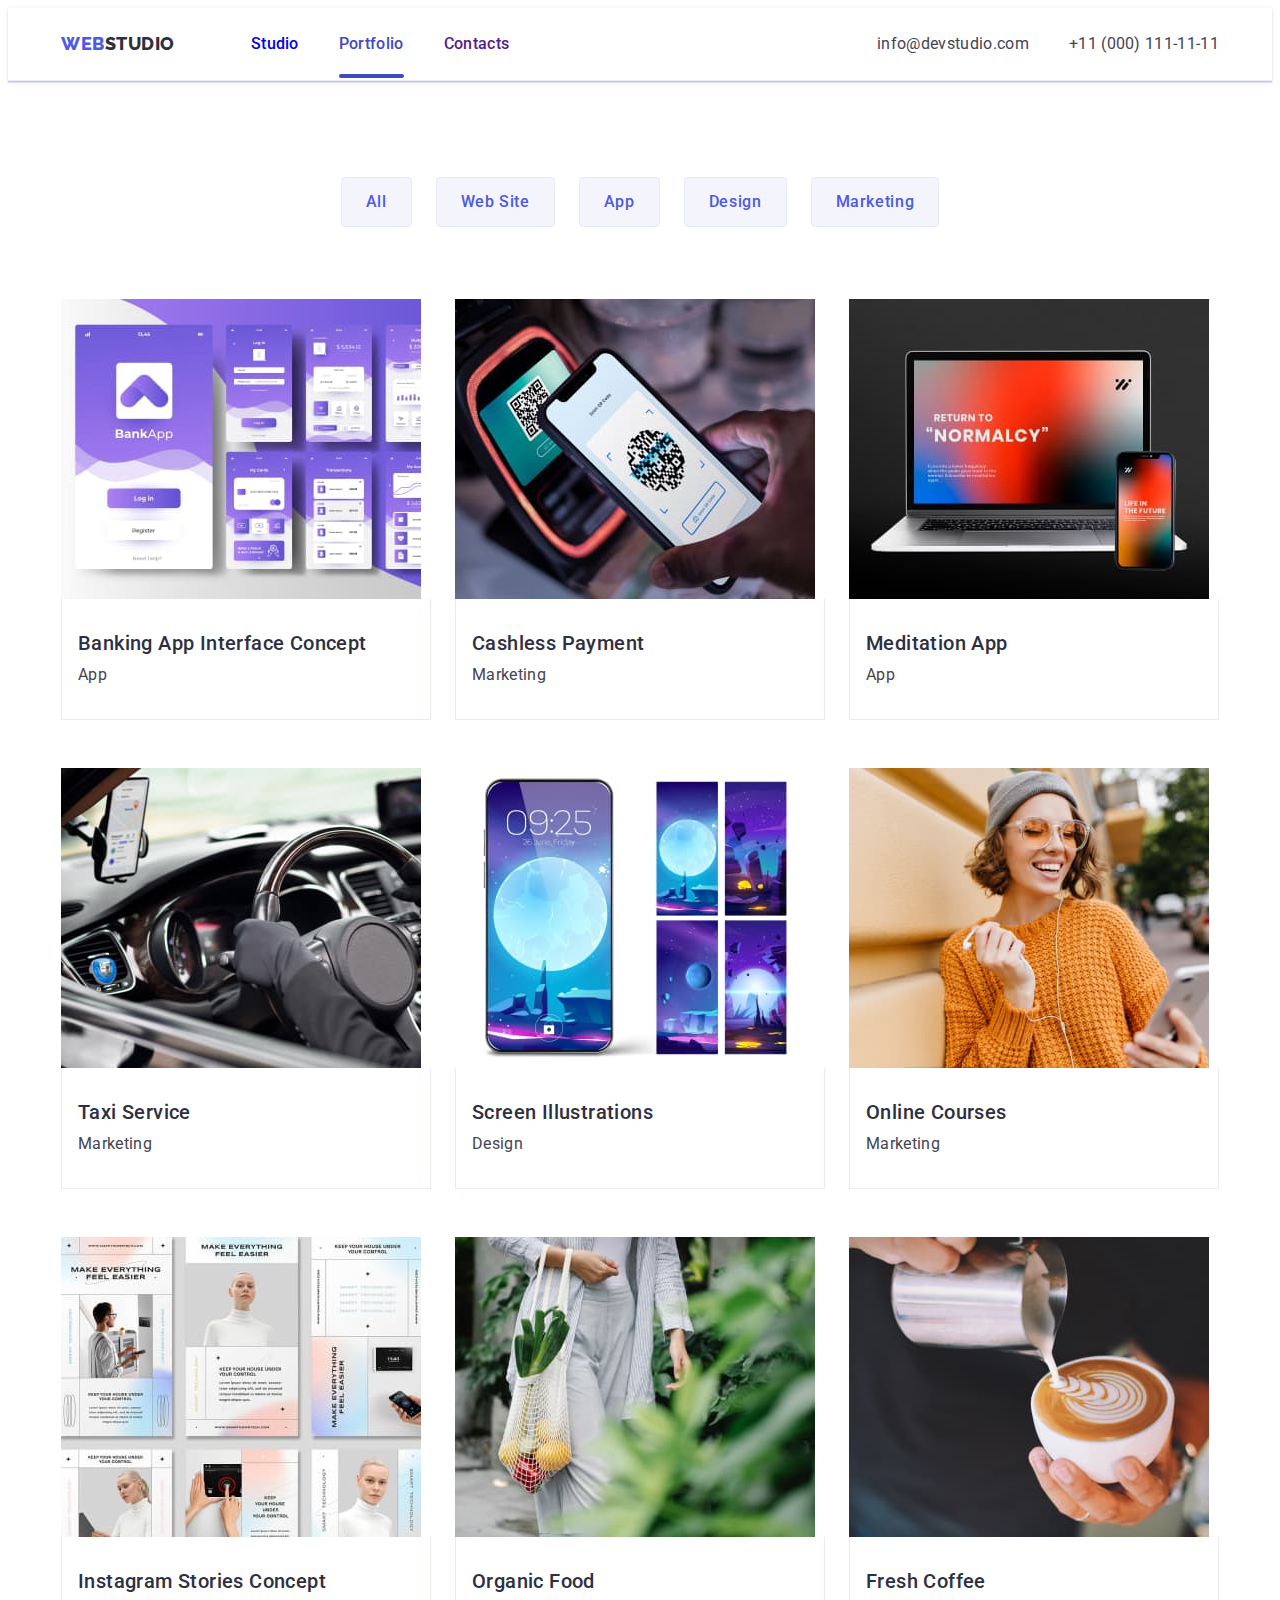
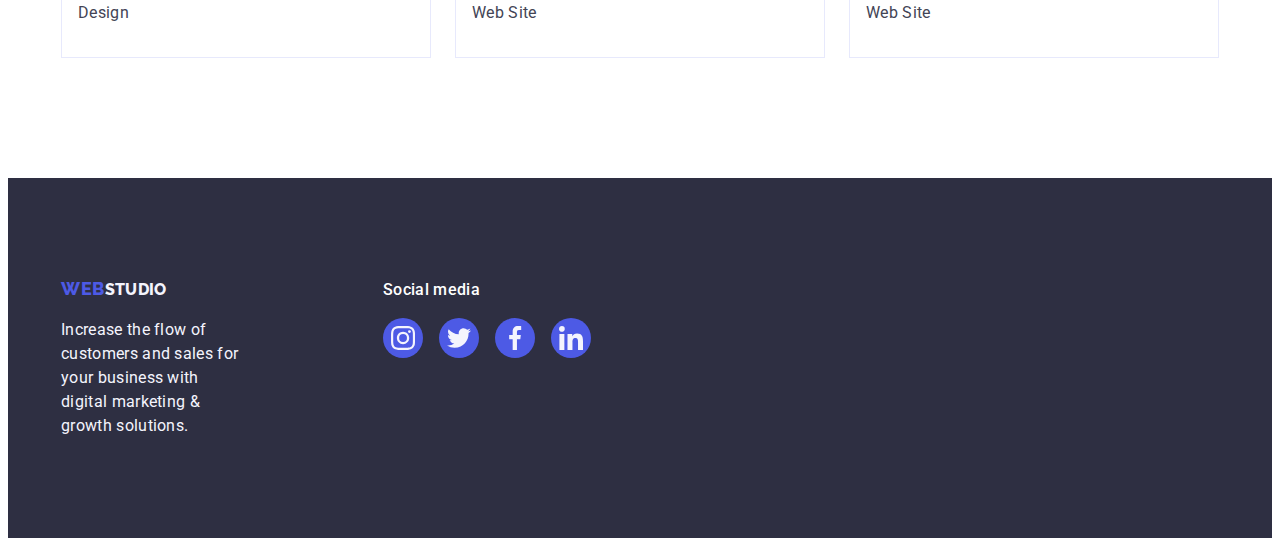
==== portfolio.html @ c834d28e "hw5" ====
<!DOCTYPE html>
<html lang="en">
  <head>
    <meta charset="UTF-8" />
    <meta http-equiv="X-UA-Compatible" content="IE=edge" />
    <meta name="viewport" content="width=device-width, initial-scale=1.0" />
    <link rel="preconnect" href="https://fonts.googleapis.com" />
    <link rel="preconnect" href="https://fonts.gstatic.com" crossorigin />
    <link
      href="https://fonts.googleapis.com/css2?family=Montserrat:wght@400;700&family=Raleway:wght@800&family=Roboto:wght@400;500;700&display=swap"
      rel="stylesheet"
    />
    <title>Portfolio</title>
    <link
      rel="stylesheet"
      href="https://cdnjs.cloudflare.com/ajax/libs/modern-normalize/2.0.0/modern-normalize.min.css"
      integrity="sha512-4xo8blKMVCiXpTaLzQSLSw3KFOVPWhm/TRtuPVc4WG6kUgjH6J03IBuG7JZPkcWMxJ5huwaBpOpnwYElP/m6wg=="
      crossorigin="anonymous"
      referrerpolicy="no-referrer"
    />
    <link rel="stylesheet" href="./css/styles.css" />
  </head>
  <body>
    <header class="header link list">
      <div class="container header-container">
        <nav class="header-nav">
          <a href="./index.html" class="header-nav-logo link"
            >WEB<span class="header-nav-web">Studio</span></a
          >
          <ul class="header-team link list">
            <li class="header-team-link">
              <a href="./index.html" class="link header-list">Studio</a>
            </li>
            <li class="header-team-link">
              <a href="./portfolio.html" class="link header-list current">Portfolio</a>
            </li>
            <li class="header-team-link">
              <a href="" class="link header-list">Contacts</a>
            </li>
          </ul>
        </nav>
        <address class="header-address">
          <ul class="header-adr-list list">
            <li>
              <a href="mailto:info@devstudio.com" class="link header-adr"
                >info@devstudio.com</a
              >
            </li>
            <li>
              <a href="tel:+110001111111" class="link header-adr"
                >+11 (000) 111-11-11</a
              >
            </li>
          </ul>
        </address>
      </div>
    </header>
    <main>
      <section class="section-port list">
        <div class="container">
          <h1 class="visually-hidden">Foto</h1>
          <ul class="section-btn list">
            <li><button type="button" class="section-button">All</button></li>
            <li>
              <button type="button" class="section-button">Web Site</button>
            </li>
            <li><button type="button" class="section-button">App</button></li>
            <li>
              <button type="button" class="section-button">Design</button>
            </li>
            <li>
              <button type="button" class="section-button">Marketing</button>
            </li>
          </ul>
          <ul class="section-foto list link">
            <li class="table">
              <a class="section-lista link" href="/">
                <div class="port-images">
                  <img src="./images/displey.jpg" alt="displey" width="360" />
                  <p class="port-item">
                    14 Stylish and User-Friendly App Design Concepts · Task
                    Manager App · Calorie Tracker App · Exotic Fruit Ecommerce
                    App · Cloud Storage App
                  </p>
                </div>
                <div class="container-link">
                  <h2 class="section-foto-name">
                    Banking App Interface Concept
                  </h2>
                  <p class="section-foto-text">App</p>
                </div>
              </a>
            </li>
            <li class="table">
              <a class="section-lista link" href="/">
                <div class="port-images">
                  <img src="./images/qr-od.jpg" alt="qr-kod" width="360" />
                  <p class="port-item">
                    14 Stylish and User-Friendly App Design Concepts · Task
                    Manager App · Calorie Tracker App · Exotic Fruit Ecommerce
                    App · Cloud Storage App
                  </p>
                </div>

                <div class="container-link">
                  <h2 class="section-foto-name">Cashless Payment</h2>
                  <p class="section-foto-text">Marketing</p>
                </div>
              </a>
            </li>
            <li class="table">
              <a class="section-lista link" href="/">
                <div class="port-images">
                  <img src="./images/laptop.jpg" alt="laptop" width="360" />
                  <p class="port-item">
                    14 Stylish and User-Friendly App Design Concepts · Task
                    Manager App · Calorie Tracker App · Exotic Fruit Ecommerce
                    App · Cloud Storage App
                  </p>
                </div>

                <div class="container-link">
                  <h2 class="section-foto-name">Meditation App</h2>
                  <p class="section-foto-text">App</p>
                </div>
              </a>
            </li>
            <li class="table">
              <a class="section-lista link" href="/">
                <div class="port-images">
                  <img src="./images/driver.jpg" alt="driver" width="360" />
                  <p class="port-item">
                    14 Stylish and User-Friendly App Design Concepts · Task
                    Manager App · Calorie Tracker App · Exotic Fruit Ecommerce
                    App · Cloud Storage App
                  </p>
                </div>

                <div class="container-link">
                  <h2 class="section-foto-name">Taxi Service</h2>
                  <p class="section-foto-text">Marketing</p>
                </div></a
              >
            </li>
            <li class="table">
              <a class="section-lista link" href="/">
                <div class="port-images">
                  <img src="./images/telefon.jpg" alt="telefon" width="360" />
                  <p class="port-item">
                    14 Stylish and User-Friendly App Design Concepts · Task
                    Manager App · Calorie Tracker App · Exotic Fruit Ecommerce
                    App · Cloud Storage App
                  </p>
                </div>

                <div class="container-link">
                  <h2 class="section-foto-name">Screen Illustrations</h2>
                  <p class="section-foto-text">Design</p>
                </div></a
              >
            </li>
            <li class="table">
              <a class="section-lista link" href="/">
                <div class="port-images">
                  <img src="./images/girl.jpg" alt="girl" width="360" />
                  <p class="port-item">
                    14 Stylish and User-Friendly App Design Concepts · Task
                    Manager App · Calorie Tracker App · Exotic Fruit Ecommerce
                    App · Cloud Storage App
                  </p>
                </div>

                <div class="container-link">
                  <h2 class="section-foto-name">Online Courses</h2>
                  <p class="section-foto-text">Marketing</p>
                </div></a
              >
            </li>
            <li class="table">
              <a class="section-lista link" href="/">
                <div class="port-images">
                  <img src="./images/dizajner.jpg" alt="dizajner" width="360" />
                  <p class="port-item">
                    14 Stylish and User-Friendly App Design Concepts · Task
                    Manager App · Calorie Tracker App · Exotic Fruit Ecommerce
                    App · Cloud Storage App
                  </p>
                </div>

                <div class="container-link">
                  <h2 class="section-foto-name">Instagram Stories Concept</h2>
                  <p class="section-foto-text">Design</p>
                </div></a
              >
            </li>
            <li class="table">
              <a class="section-lista link" href="/">
                <div class="port-images">
                  <img src="./images/ets.jpg" alt="ets" width="360" />
                  <p class="port-item">
                    14 Stylish and User-Friendly App Design Concepts · Task
                    Manager App · Calorie Tracker App · Exotic Fruit Ecommerce
                    App · Cloud Storage App
                  </p>
                </div>

                <div class="container-link">
                  <h2 class="section-foto-name">Organic Food</h2>
                  <p class="section-foto-text">Web Site</p>
                </div></a
              >
            </li>
            <li class="table">
              <a class="section-lista link" href="/">
                <div class="port-images">
                  <img src="./images/kofe.jpg" alt="kofe" width="360" />
                  <p class="port-item">
                    14 Stylish and User-Friendly App Design Concepts · Task
                    Manager App · Calorie Tracker App · Exotic Fruit Ecommerce
                    App · Cloud Storage App
                  </p>
                </div>

                <div class="container-link">
                  <h2 class="section-foto-name">Fresh Coffee</h2>
                  <p class="section-foto-text">Web Site</p>
                </div></a
              >
            </li>
          </ul>
        </div>
      </section>
    </main>
    <footer class="footer">
      <div class="container footer-container">
        <div class="footer-div">
          <a href="./index.html" class="footer-logo link"
            >WEB<span class="footer-web">Studio</span></a
          >
          <p class="footer-text">
            Increase the flow of customers and sales for your business with
            digital marketing & growth solutions.
          </p>
        </div>
        <div class="container footer-soc-div">
          <p class="footer-soc">Social media</p>
          <ul class="footer-soc-item">
            <li class="footer-soc-mer-list">
              <a
                class="footer-soc-mer"
                href=""
                aria-label="_blank"
                rel="noopener noreferrer"
              >
                <svg class="footer-soc-svg" width="24" height="24">
                  <use href="./images/icons.svg#icon-Instagram"></use>
                </svg>
              </a>
            </li>
            <li class="footer-soc-mer-list">
              <a
                class="footer-soc-mer"
                href=""
                aria-label="_blank"
                rel="noopener noreferrer"
              >
                <svg class="footer-soc-svg" width="24" height="24">
                  <use href="./images/icons.svg#icon-twitter"></use>
                </svg>
              </a>
            </li>
            <li class="footer-soc-mer-list">
              <a
                class="footer-soc-mer"
                href=""
                aria-label="_blank"
                rel="noopener noreferrer"
              >
                <svg class="footer-soc-svg" width="24" height="24">
                  <use href="./images/icons.svg#icon-facebook"></use>
                </svg>
              </a>
            </li>
            <li class="footer-soc-mer-list">
              <a
                class="footer-soc-mer"
                href=""
                aria-label="_blank"
                rel="noopener noreferrer"
              >
                <svg class="footer-soc-svg" width="24" height="24">
                  <use href="./images/icons.svg#icon-linkedin"></use>
                </svg>
              </a>
            </li>
          </ul>
        </div>
      </div>
    </footer>
  </body>
</html>
---- css/styles.css ----
:root {
  --title-color: #434455;
  --header-color: #2e2f42;
  --header-link: #434455;
  --footer-logo: #4d5ae5;
  --footer-text: #f4f4fd;
  --section-five: #8e8f99;
  --footer-soc: #ffffff;
}

body {
  font-family: "Roboto", sans-serif;
  color: #434455;
  background-color: #ffffff;
}
p,
h1,
h2,
h3,
h4,
h5,
h6 {
  margin-top: 0;
  margin-bottom: 0;
}
.visually-hidden {
  position: absolute;
  width: 1px;
  height: 1px;
  margin: -1px;
  border: 0;
  padding: 0;
  white-space: nowrap;
  clip-path: inset(100%);
  clip: rect(0 0 0 0);
  overflow: hidden;
}
img {
  display: block;
}

a {
  text-decoration: none;
}
ul {
  list-style-type: none;
  margin-top: 0;
  margin-bottom: 0;
  padding-left: 0;
}
.container {
  width: 100%;
  max-width: 1158px;
  padding-left: 15px;
  padding-right: 15px;
  margin-left: auto;
  margin-right: auto;
}

.link {
  text-decoration: none;
}

.list {
  list-style: none;
}

/* HEADER */

.header {
  display: flex;
  padding-top: 24px;
  padding-bottom: 24px;
  align-items: center;
  border-bottom: 1px solid #e7e9fc;
  box-shadow: 0px 2px 1px rgba(46, 47, 66, 0.08),
    0px 1px 1px rgba(46, 47, 66, 0.16), 0px 1px 6px rgba(46, 47, 66, 0.08);
}
.header-container {
  display: flex;
  width: 1158px;
}
.header-nav {
  display: flex;
  align-items: center;
}
.header-team {
  display: flex;
  font-weight: 500;
  font-size: 16px;
  line-height: 1.5;
  letter-spacing: 0.02em;
  gap: 40px;
}
.header-list:hover {
  color: #404bbf;
}
.header-list:focus {
  color: #404bbf;
}
.current {
  position: relative;
  color: #404bbf;
}
.current::after {
  content: "";
  position: absolute;
  left: 0;
  bottom: -1px;
  height: 4px;
  width: 100%;
  display: block;
  background-color: #404bbf;
  border-radius: 2px;
}

.header-list {
  /* color: var(--header-color); */
  padding-top: 24px;
  padding-bottom: 24px;
  transition: color 250ms cubic-bezier(0.4, 0, 0.2, 1);
}
.header-team-link {
  font-weight: 500;
  font-size: 16px;
  line-height: 1.5;
  letter-spacing: 0.02em;
  color: var(--header-color);
}
.header-address {
  font-family: "Roboto";
  font-style: normal;
  font-weight: 400;
  font-size: 16px;
  line-height: 1.5;
  letter-spacing: 0.02em;
  color: #434455;
  display: flex;
  margin-left: auto;
}
.header-adr-list {
  display: flex;
  gap: 40px;
}
.header-adr:hover {
  color: #404bbf;
}
.header-adr:focus {
  color: #404bbf;
}
.header-adr {
  color: var(--header-link);
  transition: color 250ms cubic-bezier(0.4, 0, 0.2, 1);
}

.header-nav-logo {
  font-family: "Raleway", sans-serif;
  text-transform: uppercase;
  font-weight: 800;
  font-size: 18px;
  line-height: 1.17;
  letter-spacing: 0.03em;
  color: #4d5ae5;
  margin-right: 76px;
}
.header-nav-web {
  color: var(--header-color);
}
.header-nav {
  font-weight: 800;
  font-size: 18px;
  line-height: 1.17;
  letter-spacing: 0.03em;
  color: #434455;
}

/* MAIN */
/* SECTION-ONE-INDEX */

.section-team {
  font-family: "Roboto", sans-serif;
  background: #2e2f42;
  text-align: center;
  padding: 188px 0;
  background-image: linear-gradient(
      rgba(46, 47, 66, 0.7),
      rgba(46, 47, 66, 0.7)
    ),
    url(../images/people-office.jpg);
  max-width: 1440px;
  background-repeat: no-repeat;
  background-position: center;
  background-size: cover;
  margin: 0 auto;
  height: 600px;
}
.team-container {
}

.section-team-text {
  font-family: "Roboto";
  font-weight: 700;
  font-size: 56px;
  line-height: 1.07;
  text-align: center;
  letter-spacing: 0.02em;
  color: #ffffff;
  max-width: 496px;
  height: 120px;
  margin: 0 auto;
}
.section-team-btn {
  text-align: center;
  font-family: "Roboto", sans-serif;
  font-weight: 500;
  font-size: 16px;
  line-height: 1.5;
  letter-spacing: 0.04em;
  color: #ffffff;
  background: #4d5ae5;
  cursor: pointer;
  min-width: 169px;
  height: 56px;
  border-radius: 4px;
  border: none;
  display: block;
  margin: 0 auto;
  margin-top: 48px;
  transition: background-color 250ms cubic-bezier(0.4, 0, 0.2, 1);
}
.section-team-btn:hover {
  background-color: #404bbf;
}
.section-team-btn:focus {
  background-color: #404bbf;
}

.section-btn {
  margin-bottom: 72px;
  display: flex;
  text-align: center;
  gap: 24px;

  justify-content: center;
}

.section-button {
  font-family: "Roboto", sans-serif;
  font-weight: 500;
  font-size: 16px;
  line-height: 1.5;
  letter-spacing: 0.04em;
  color: var(--footer-logo);
  background-color: var(--footer-text);
  cursor: pointer;
  min-height: 48px;
  border-radius: 4px;
  padding: 12px 24px;
  border: 1px solid #e7e9fc;
  transition: color 250ms cubic-bezier(0.4, 0, 0.2, 1),
    background-color 250ms cubic-bezier(0.4, 0, 0.2, 1),
    border-color 250ms cubic-bezier(0.4, 0, 0.2, 1),
    box-shadow 250ms cubic-bezier(0.4, 0, 0.2, 1);
}
.section-button:hover,
.section-button:focus {
  color: #ffffff;
  background-color: #404bbf;
  border: 1px solid transparent;
  box-shadow: 0px 3px 1px rgba(0, 0, 0, 0.1), 0px 2px 1px rgba(0, 0, 0, 0.08),
    0px 2px 2px rgba(0, 0, 0, 0.12);
}

/* SECTION-TWO-INDEX */

.section-about {
  padding-top: 120px;
  padding-bottom: 120px;
}
.section-about-list {
  display: flex;
  gap: 24px;
}
.about-ikon {
  display: flex;
  align-items: center;
  height: 112px;
  background-color: #f4f4fd;
  border-radius: 4px;
  margin-bottom: 8px;
  justify-content: center;
}

.section-about-name {
  font-family: "Roboto";
  font-weight: 500;
  font-size: 20px;
  line-height: 1.2;
  letter-spacing: 0.02em;
  color: #2e2f42;
  margin-bottom: 8px;
}
.section-item {
  width: calc((100%-72px) / 4);
}
.section-about-text {
  font-family: "Roboto";
  font-weight: 400;
  font-size: 16px;
  line-height: 1.5;
  letter-spacing: 0.02em;
  color: #434455;
}

.section-people-work {
  font-family: "Roboto";
  font-weight: 400;
  font-size: 16px;
  line-height: 1.5;
  letter-spacing: 0.02em;
  color: #434455;
}
.question-container {
}
.section-question {
  font-size: 36px;
  line-height: 1.11;
  text-align: center;
  text-transform: capitalize;
  padding-bottom: 120px;
}
.section-question-text {
  font-family: "Roboto";
  font-weight: 700;
  font-size: 36px;
  line-height: 1.11;
  letter-spacing: 0.02em;
  text-transform: capitalize;
  color: #2e2f42;
  margin-bottom: 72px;
}
.section-question-images {
  display: flex;
  gap: 24px;
  padding: 0;
}
.section-item-images {
  width: calc((100% - 48px) / 3);
}
.people-container {
}

/*  FOUR */

.section-people {
  background-color: #f4f4fd;
  padding-bottom: 120px;
  padding-top: 120px;
}
.section-people-name {
  font-size: 20px;
  font-weight: 500;
  line-height: 1.2;
  letter-spacing: 0.02em;
  color: var(--header-color);
  text-align: center;
  margin-bottom: 8px;
}
.section-people-work {
  font-size: 16px;
  line-height: 1.5;
  letter-spacing: 0.02em;
  color: var(--header-link);
  text-align: center;
}
.section-people-ourteam {
  font-weight: 700;
  font-size: 36px;
  line-height: 1.11;
  text-align: center;
  letter-spacing: 0.02em;
  text-transform: capitalize;
  color: var(--header-color);
  margin-bottom: 72px;
}
.section-people-list {
  display: flex;
  gap: 24px;
}
.section-list {
  background-color: #ffffff;
  box-shadow: 0px 1px 6px rgba(46, 47, 66, 0.08),
    0px 1px 1px rgba(46, 47, 66, 0.16), 0px 2px 1px rgba(46, 47, 66, 0.08);

  width: calc((100% - 72px) / 4);
  border-radius: 0px 0px 4px 4px;
}
.soc-mer {
  display: flex;
  justify-content: center;
  gap: 24px;
  margin-top: 8px;
}
.soc-mer-list {
  width: 40px;
  height: 40px;
}
.soc-mer-ikon:hover,
.soc-mer-ikon:focus {
  background-color: #404bbf;
}
.soc-mer-svg {
  fill: var(--footer-text);
}
.soc-mer-ikon {
  width: 100%;
  height: 100%;
  background-color: #4d5ae5;
  border-radius: 50%;
  display: flex;
  align-items: center;
  justify-content: center;
  transition: background-color 250ms cubic-bezier(0.4, 0, 0.2, 1);
}
.container-section-list {
  padding: 32px 0px;
  font-size: 20px;
  line-height: 1.2;
  letter-spacing: 0.02em;
}
.section-port {
  padding-top: 96px;
  padding-bottom: 120px;
}
.section-foto {
  display: flex;
  text-decoration: none;
  flex-wrap: wrap;
  column-gap: 24px;
  row-gap: 48px;
}
.section-lista {
  display: block;
  transition: box-shadow 250ms cubic-bezier(0.4, 0, 0.2, 1);
}
.port-images {
  position: relative;
  overflow: hidden;
}
.section-lista:hover,
.section-lista:focus {
  box-shadow: 0px 1px 6px rgba(46, 47, 66, 0.08),
    0px 1px 1px rgba(46, 47, 66, 0.16), 0px 2px 1px rgba(46, 47, 66, 0.08);
}
.port-item {
  position: absolute;
  top: 0;
  font-size: 16px;
  line-height: 1.5;
  letter-spacing: 0.02em;
  color: var(--footer-text);
  padding: 40px 32px;
  background-color: #4d5ae5;
  height: 100%;
  width: 100%;
  transform: translateY(100%);
  transition: transform 250ms cubic-bezier(0.4, 0, 0.2, 1);
}
.section-lista:hover .port-item,
.section-lista:focus .port-item {
  transform: translateY(0%);
}
.container-table {
}
.table {
  width: calc((100% - 48px) / 3);
}
.foto-container {
}
.section-foto-name {
  font-weight: 500;
  font-size: 20px;
  line-height: 1.2;
  letter-spacing: 0.02em;
  color: var(--header-color);
  margin-bottom: 8px;
}
.container-link {
  border: 1px solid #e7e9fc;
  padding: 32px 16px;
  border-top: none;
}

.section-foto-text {
  font-size: 16px;
  line-height: 1.5;
  letter-spacing: 0.02em;
  color: var(--header-link);
}

.section-about-name {
  font-family: "Roboto";
  font-style: normal;
  font-weight: 500;
  font-size: 20px;
  line-height: 1.2;
  letter-spacing: 0.02em;
  color: #2e2f42;
}

/* SECTION-FIVE */

.section-five {
  padding: 120px 0;
}
.section-five-company {
  font-size: 36px;
  line-height: 1.11;
  color: var(--header-color);
  margin-bottom: 72px;
  text-align: center;
}
.section-five-item {
  display: flex;
  gap: 24px;
}
.section-five-list {
  width: calc((100% - 120px) / 6);
  height: 88px;
}
.section-five-link {
  width: 100%;
  height: 100%;
  border: 1px solid #8e8f99;
  border-radius: 4px;
  display: flex;
  align-items: center;
  justify-content: center;
  color: var(--section-five);
  transition: border-color 250ms cubic-bezier(0.4, 0, 0.2, 1),
    color 250ms cubic-bezier(0.4, 0, 0.2, 1);
}
.section-five-link:hover,
.section-five-link:focus {
  color: #404bbf;
  border-color: #404bbf;
}
.s-f-svg {
  fill: currentColor;
}

/* FOOTER */

.footer {
  background-color: #2e2f42;
  padding: 100px 0;
}
.footer-container {
  display: flex;
  align-items: baseline;
}
.footer-logo {
  font-family: "Raleway", sans-serif;
  font-weight: 800;
  font-size: 18px;
  line-height: 1.17;
  letter-spacing: 0.03em;
  color: var(--footer-logo);
  text-transform: uppercase;
  text-decoration: none;
  display: inline-block;
  margin-bottom: 16px;
}
.footer-web {
  font-family: "Raleway", sans-serif;
  font-style: normal;
  font-weight: 800;
  font-size: 16px;
  line-height: 1.5;
  letter-spacing: 0.02em;
  color: #f4f4fd;
}
.footer-text {
  line-height: 1.5;
  letter-spacing: 0.02em;
  color: var(--footer-text);
  max-width: 264px;
}
.footer-div {
  margin-right: 120px;
}
.footer-soc-div {
  font-weight: 500;
  font-size: 16px;
  line-height: 1.5;
  letter-spacing: 0.02em;
  color: var(--footer-soc);
}
.footer-soc {
  font-weight: 500;
  font-size: 16px;
  line-height: 1.5;
  letter-spacing: 0.02em;
  color: var(--footer-soc);
  margin-bottom: 16px;
}
.footer-soc-item {
  display: flex;
  gap: 16px;
}
.footer-soc-mer-list {
  width: 40px;
  height: 40px;
}
.footer-soc-mer {
  width: 100%;
  height: 100%;
  background-color: var(--footer-logo);
  border-radius: 50%;
  display: flex;
  align-items: center;
  justify-content: center;
  transition: background-color 250ms cubic-bezier(0.4, 0, 0.2, 1);
}
.footer-soc-mer:hover,
.footer-soc-mer:focus {
  background-color: #31d0aa;
}
.footer-soc-svg {
  fill: var(--footer-text);
}

/* MODAL */

.modal {
  position: fixed;
  top: 0;
  left: 0;
  width: 100%;
  height: 100%;
  background-color: rgba(46, 47, 66, 0.4);
  transition: opacity 250ms cubic-bezier(0.4, 0, 0.2, 1),
    visibility 250ms cubic-bezier(0.4, 0, 0.2, 1);
}
.is-hidden {
  opacity: 0;
  visibility: hidden;
  pointer-events: none;
}
.modal-menu {
  position: absolute;
  top: 50%;
  left: 50%;
  transform: translate(-50%, -50%) scale(1);
  width: 408px;
  min-height: 584px;
  background: #fcfcfc;
  box-shadow: 0px 1px 1px rgba(0, 0, 0, 0.14), 0px 1px 3px rgba(0, 0, 0, 0.12),
    0px 2px 1px rgba(0, 0, 0, 0.2);
  border-radius: 4px;
  transition: transform 250ms cubic-bezier(0.4, 0, 0.2, 1);
}
.modal-button {
  position: absolute;
  top: 24px;
  right: 24px;
  width: 24px;
  height: 24px;
  border-radius: 50%;
  display: flex;
  align-items: center;
  justify-content: center;
  background-color: #e7e9fc;
  border: 1px solid rgba(0, 0, 0, 0.1);
  padding: 0;
  cursor: pointer;
  transition: background-color 250ms cubic-bezier(0.4, 0, 0.2, 1),
    border 250ms cubic-bezier(0.4, 0, 0.2, 1);
}
.modal-button:hover,
.modal-button:focus {
  background-color: #404bbf;
  border: none;
}
.modal-svg {
  fill: #2e2f42;
  transition: fill 250ms cubic-bezier(0.4, 0, 0.2, 1);
}
/* .modal-close:hover,
.modal-close:focus {
  fill: #ffffff;
} */
.modal-button:hover .modal-svg,
.modal-button:focus .modal-svg {
  fill: #ffffff;
}

.modal-text {
  padding-top: 72px;
  text-align: center;
  margin-bottom: 16px;
}
.modal-form {
  padding-left: 24px;
  padding-right: 24px;
}
.modal-field {
  margin-bottom: 8px;
}
.modal-input {
  width: 100%;
  display: block;
  justify-items: center;
  align-items: center;
  border-radius: 4px;
  
  height: 40px;
  padding-left: 38px;
}
.modal-input:hover {
  fill: #404bbf;
}
.modal-comments {
  width: 100%;
  display: block;
  justify-items: center;
  align-items: center;
  border-radius: 4px;
  margin-bottom: 8px;
  height: 138px;
}
.modal-text-title {
  padding-top: 16px;
}
.modal-button-send {
  text-align: center;
  font-family: "Roboto", sans-serif;
  font-weight: 500;
  font-size: 16px;
  line-height: 1.5;
  letter-spacing: 0.04em;
  color: #ffffff;
  background: #4d5ae5;
  cursor: pointer;
  min-width: 169px;
  height: 56px;
  border-radius: 4px;
  border: none;
  display: block;
  margin: 0 auto;
  margin-top: 24px;
  margin-bottom: 24px;
  transition: background-color 250ms cubic-bezier(0.4, 0, 0.2, 1);
}
/* .modal-label {
  Font size: 12px;
Line height: 14px;
Line height: 100%;
Align: Left;
Vertical align: Top;
Letter spacing: 4%;
} */

.modal-icon {
  fill: transparent;
  stroke: #111111;
  position: absolute;
  left: 24px;
  top: 50%;
  transform: translateY(50%);
  transition: fill 250ms cubic-bezier(0.4, 0, 0.2, 1);
}
.input-icon {
  position: relative;
  
}
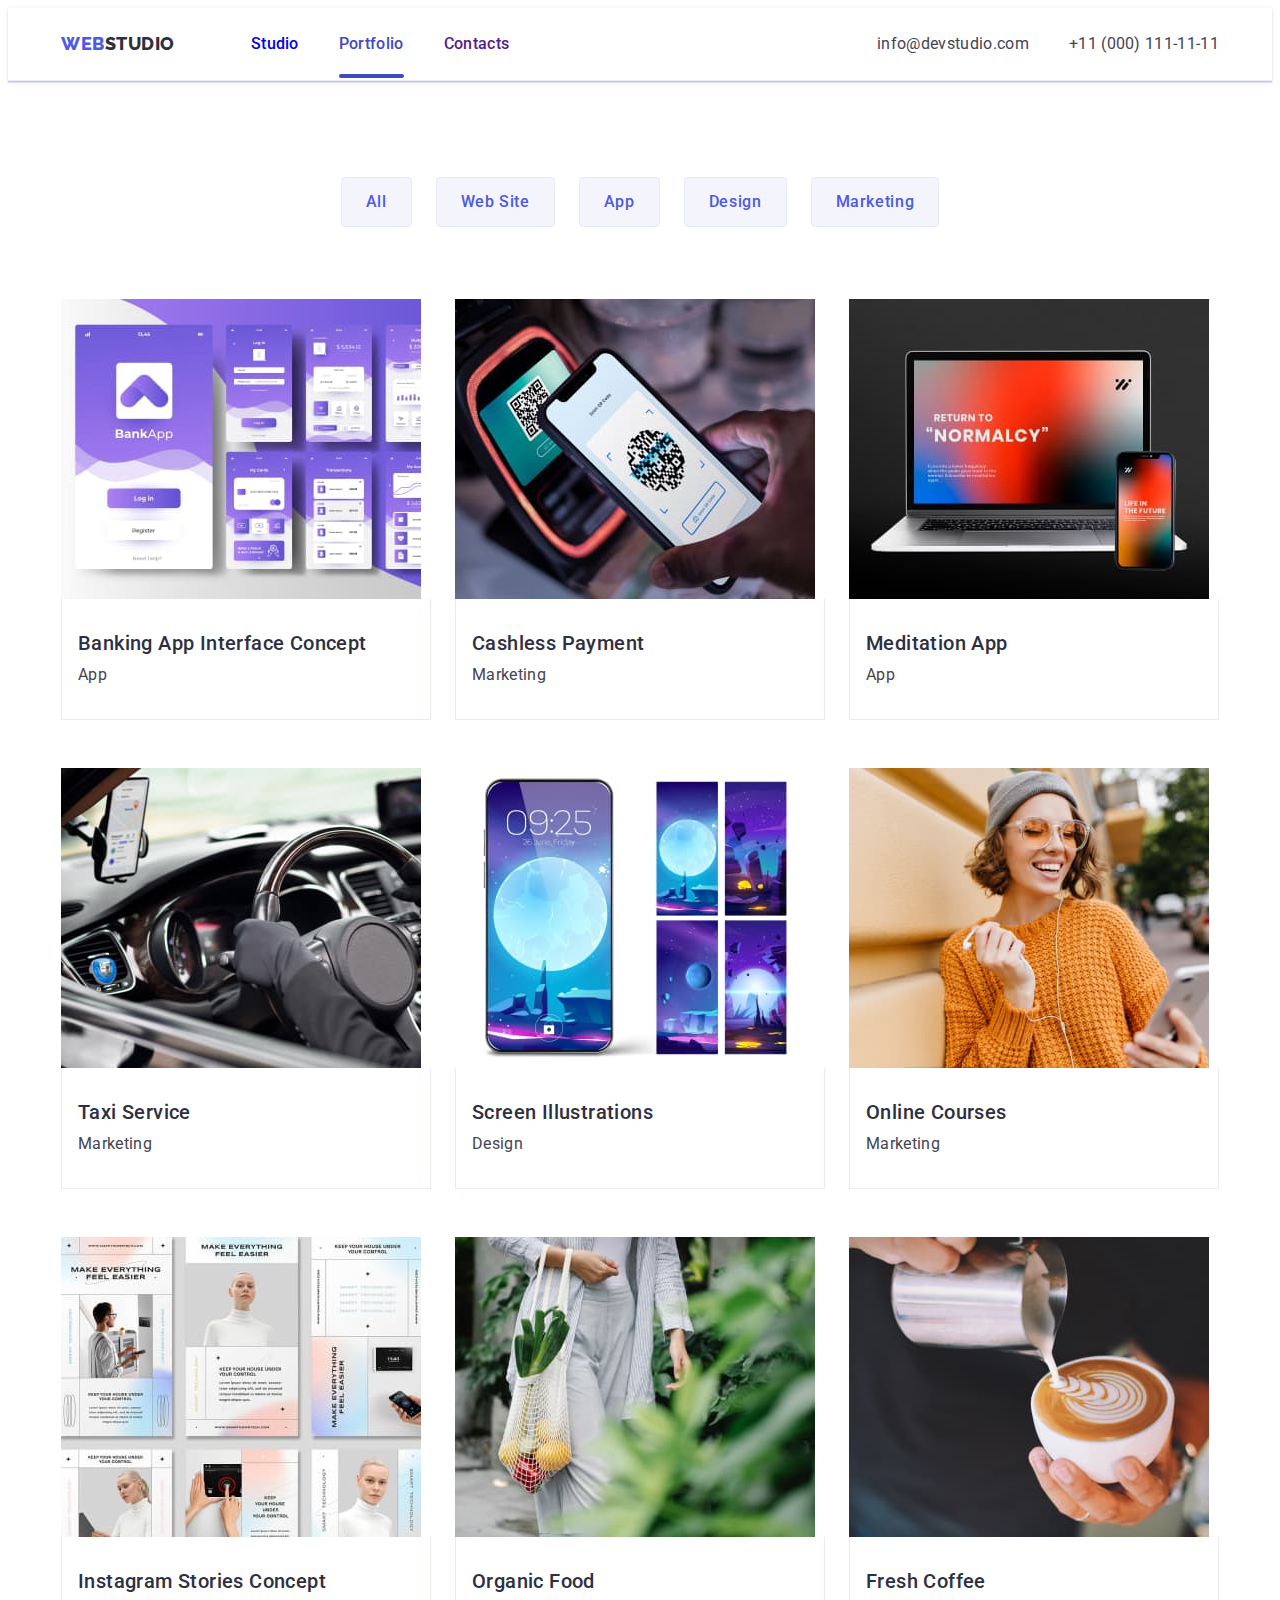
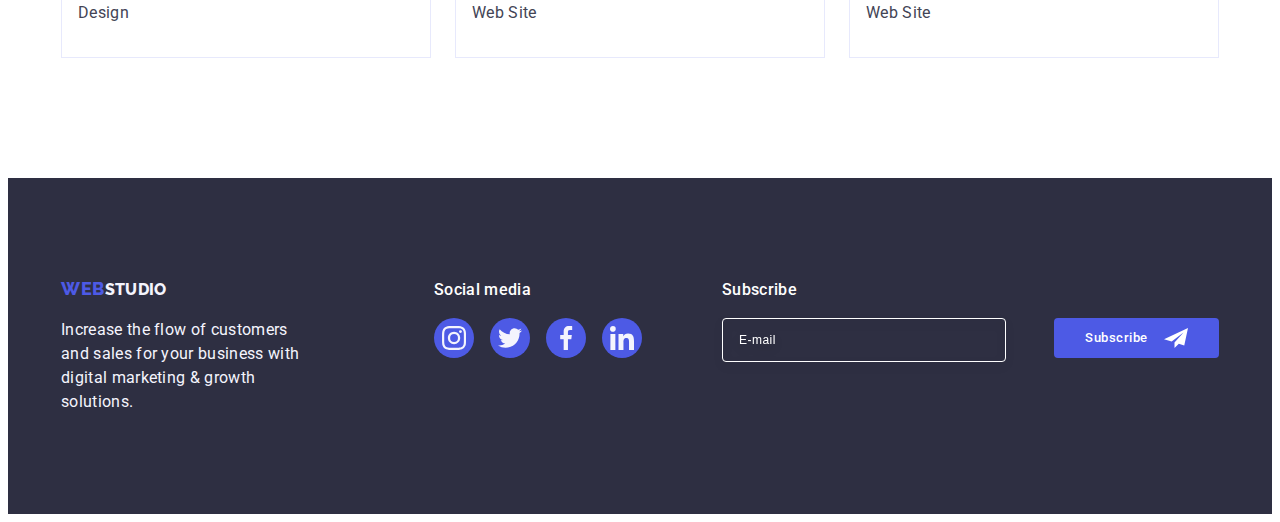
==== commit bb0869df: "hw-5" ====
--- a/portfolio.html
+++ b/portfolio.html
@@ -242,7 +242,7 @@
             digital marketing & growth solutions.
           </p>
         </div>
-        <div class="container footer-soc-div">
+        <div class="footer-soc-div">
           <p class="footer-soc">Social media</p>
           <ul class="footer-soc-item">
             <li class="footer-soc-mer-list">
@@ -295,6 +295,25 @@
             </li>
           </ul>
         </div>
+        <div class="footer-sub">
+          <p class="sub-text">Subscribe</p>
+          <form class="sub-forms" >
+            <label class="sub-label" for="e-mail">
+              <input
+              id="e-mail"
+                class="sub-input"
+                name="sub-email"
+                placeholder="E-mail"
+                type="email"
+            /></label>
+            <button class="sub-button" type="submit">
+              Subscribe
+              <svg class="sub-svg" width="24" height="24">
+                <use href="./images/icons.svg#icon-frame"></use>
+              </svg>
+            </button>
+          </form>
+        </div>
       </div>
     </footer>
   </body>
--- a/css/styles.css
+++ b/css/styles.css
@@ -6,6 +6,7 @@
   --footer-text: #f4f4fd;
   --section-five: #8e8f99;
   --footer-soc: #ffffff;
+  --modal-check: #404bbf;
 }
 
 body {
@@ -633,6 +634,7 @@
 /* MODAL */
 
 .modal {
+  padding: 72px 24px 24px 24px;
   position: fixed;
   top: 0;
   left: 0;
@@ -648,6 +650,7 @@
   pointer-events: none;
 }
 .modal-menu {
+  padding: 72px 24px 24px 24px;
   position: absolute;
   top: 50%;
   left: 50%;
@@ -686,39 +689,48 @@
   fill: #2e2f42;
   transition: fill 250ms cubic-bezier(0.4, 0, 0.2, 1);
 }
-/* .modal-close:hover,
-.modal-close:focus {
-  fill: #ffffff;
-} */
 .modal-button:hover .modal-svg,
 .modal-button:focus .modal-svg {
   fill: #ffffff;
 }
 
 .modal-text {
-  padding-top: 72px;
   text-align: center;
   margin-bottom: 16px;
-}
-.modal-form {
-  padding-left: 24px;
-  padding-right: 24px;
+  font-weight: 500;
+  line-height: 1.5;
+  letter-spacing: 0.02em;
+  color: var(--header-color);
+}
+.modal-forms {
 }
 .modal-field {
   margin-bottom: 8px;
 }
+.modal-label {
+  margin-bottom: 4px;
+  display: block;
+  font-size: 12px;
+  line-height: 1.17;
+  color: var(--section-five);
+  letter-spacing: 0.04em;
+}
 .modal-input {
+  background-color: transparent;
   width: 100%;
   display: block;
   justify-items: center;
   align-items: center;
   border-radius: 4px;
-  
+  border: 1px solid rgba(46, 47, 66, 0.4);
   height: 40px;
   padding-left: 38px;
-}
-.modal-input:hover {
-  fill: #404bbf;
+  outline: transparent;
+  transition: border-color 250ms cubic-bezier(0.4, 0, 0.2, 1);
+  border: 1px solid rgba(46, 47, 66, 0.4);
+}
+.modal-input:focus {
+  border-color: #4d5ae5;
 }
 .modal-comments {
   width: 100%;
@@ -762,15 +774,136 @@
 } */
 
 .modal-icon {
-  fill: transparent;
+  /* fill: transparent; */
+  /* stroke: #111111; */
+  position: absolute;
+  left: 16px;
+  top: 50%;
+  transform: translateY(-50%);
+  transition: fill 250ms cubic-bezier(0.4, 0, 0.2, 1);
+}
+.modal-item {
   stroke: #111111;
-  position: absolute;
-  left: 24px;
-  top: 50%;
-  transform: translateY(50%);
-  transition: fill 250ms cubic-bezier(0.4, 0, 0.2, 1);
+}
+.modal-input:focus + .modal-icon {
+  fill: #4d5ae5;
 }
 .input-icon {
   position: relative;
-  
-}
+}
+.modal-com {
+  margin-bottom: 16px;
+}
+.modal-com-text {
+  width: 100%;
+  height: 120px;
+  font-size: 12px;
+  line-height: 1.17;
+  letter-spacing: 0.04em;
+  color: rgba(46, 47, 66, 0.4);
+  border: 1px solid rgba(46, 47, 66, 0.4);
+  border-radius: 4px;
+  background-color: transparent;
+  padding: 8px 16px;
+  outline: transparent;
+  resize: none;
+  transition: border-color 250ms cubic-bezier(0.4, 0, 0.2, 1);
+}
+.modal-com-text:focus {
+  border-color: #4d5ae5;
+}
+.checkbox {
+  margin-bottom: 24px;
+}
+.checkbox-label {
+  font-size: 12px;
+  line-height: 1.17;
+  letter-spacing: 0.04em;
+  color: var(--section-five);
+}
+.checkbox-label-span {
+  width: 16px;
+  height: 16px;
+  border: 1px solid rgba(46, 47, 66, 0.4);
+  border-radius: 2px;
+  transition: background-color 250ms cubic-bezier(0.4, 0, 0.2, 1),
+    border 250ms cubic-bezier(0.4, 0, 0.2, 1),
+    fill 250ms cubic-bezier(0.4, 0, 0.2, 1);
+  display: inline-flex;
+  align-items: center;
+  justify-content: center;
+  fill: transparent;
+  margin-right: 8px;
+}
+.checkbox-svg {
+}
+.checkbox-input:checked {
+  border: none;
+  background-color: var(--modal-check);
+  fill: var(--footer-text);
+}
+.checkbox-link {
+  color: var(--footer-logo);
+  padding-left: 8px;
+}
+
+.footer-sub {
+  padding-left: 80px;
+}
+.sub-text {
+  color: #ffffff;
+  margin-bottom: 16px;
+  font-weight: 500;
+  font-style: 16px;
+  line-height: 1.5;
+  letter-spacing: 0.02em;
+  color: #ffffff;
+}
+.sub-forms {
+  gap: 24px;
+  display: flex;
+}
+.sub-label {
+}
+.sub-input {
+  width: 264px;
+  height: 40px;
+  border: 1px solid #ffffff;
+  background-color: transparent;
+  font-size: 12px;
+  line-height: 1.5;
+  letter-spacing: 0.04em;
+  padding-left: 16px;
+  filter: drop-shadow(0px 4px 4px rgba(0, 0, 0, 0.15));
+  border-radius: 4px;
+  color: #ffffff;
+}
+.sub-input::placeholder {
+  color: #ffffff;
+}
+.sub-button {
+  font-family: "Roboto", sans-serif;
+  display: flex;
+  background-color: #4d5ae5;
+  border-radius: 4px;
+  min-width: 165px;
+  height: 40px;
+  margin-left: 24px;
+  padding: 8px 24px;
+  justify-content: center;
+  align-items: center;
+  font-weight: 500;
+  line-height: 1.5;
+  letter-spacing: 0.04em;
+  color: #ffffff;
+  cursor: pointer;
+  border-radius: 4px;
+  border: none;
+}
+.sub-button-text {
+  font-size: 500;
+}
+.sub-svg {
+  /* fill: #ffffff;  */
+  margin-left: 16px;
+}
